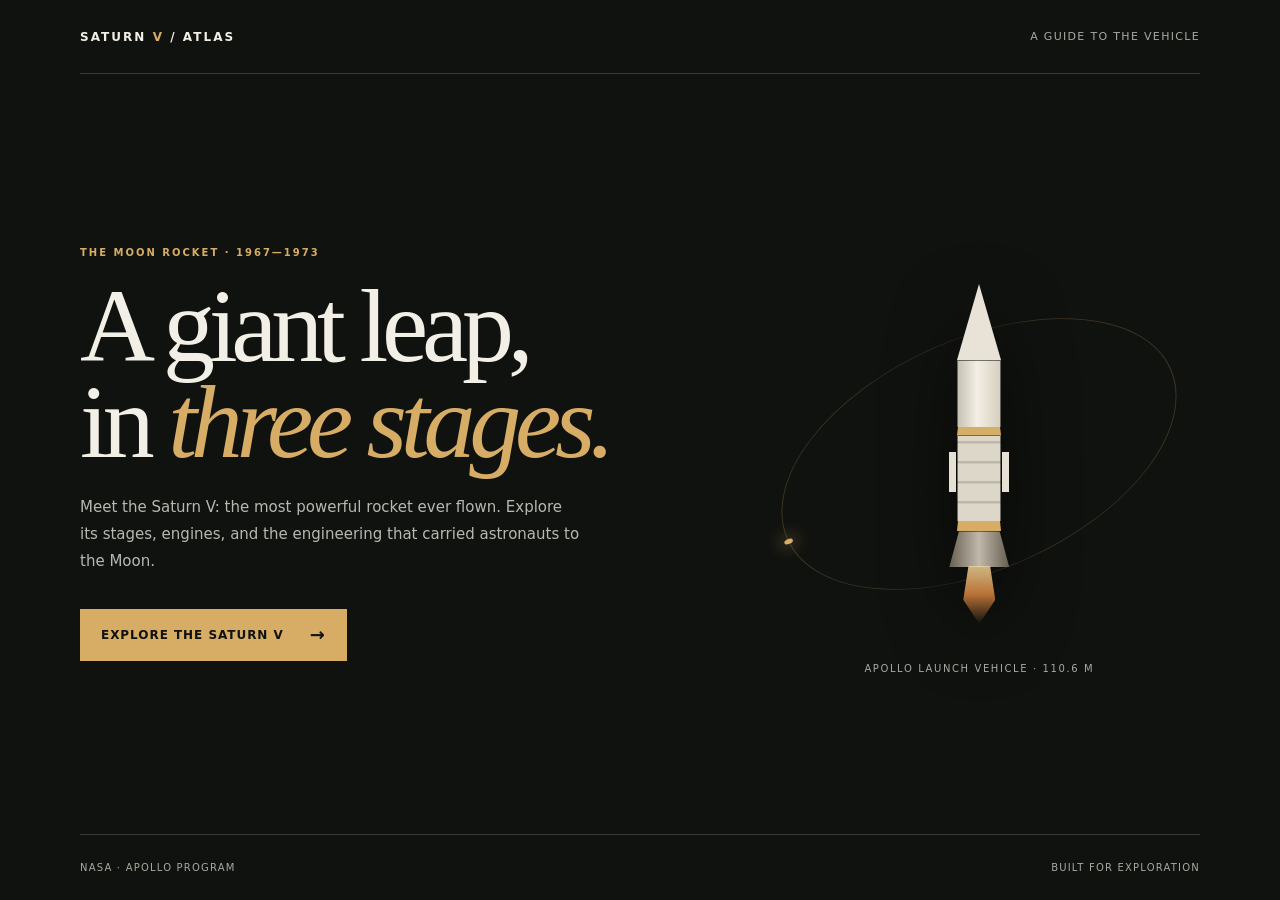
==== index.html @ cbad0d62 "index add" ====
<!doctype html>
<html lang="en">
<head>
  <meta charset="utf-8">
  <meta name="viewport" content="width=device-width, initial-scale=1">
  <meta name="theme-color" content="#10120f">
  <title>Saturn V — The Parts Atlas</title>
  <style>
    :root {
      color-scheme: dark;
      font-family: Inter, ui-sans-serif, system-ui, -apple-system, "Segoe UI", sans-serif;
      color: #f2efe7;
      background: #10120f;
      font-synthesis: none;
      text-rendering: optimizeLegibility;
      -webkit-font-smoothing: antialiased;
      --gold: #d7ad66;
      --muted: #a7aaa0;
      --line: #383b33;
      --serif: Georgia, "Times New Roman", serif;
    }

    * { box-sizing: border-box; }
    body { min-width: 320px; min-height: 100vh; margin: 0; }
    a { color: inherit; }
    .page {
      display: flex;
      min-height: 100vh;
      flex-direction: column;
      overflow: hidden;
    }
    .wrap { width: min(1120px, calc(100% - 48px)); margin-inline: auto; }
    header {
      display: flex;
      min-height: 74px;
      align-items: center;
      justify-content: space-between;
      border-bottom: 1px solid var(--line);
    }
    .brand {
      font-size: 12px;
      font-weight: 750;
      letter-spacing: .17em;
      text-decoration: none;
    }
    .brand span { color: var(--gold); }
    .header-note {
      color: var(--muted);
      font-size: 11px;
      letter-spacing: .12em;
      text-transform: uppercase;
    }
    main {
      position: relative;
      display: grid;
      flex: 1;
      grid-template-columns: minmax(0, 1fr) minmax(220px, .7fr);
      align-items: center;
      gap: 48px;
      padding-block: 84px;
    }
    .eyebrow {
      margin: 0 0 20px;
      color: var(--gold);
      font-size: 10px;
      font-weight: 700;
      letter-spacing: .2em;
      text-transform: uppercase;
    }
    h1 {
      max-width: 690px;
      margin: 0 0 24px;
      font-family: var(--serif);
      font-size: clamp(52px, 9vw, 104px);
      font-weight: 400;
      letter-spacing: -.06em;
      line-height: .92;
    }
    h1 em { color: var(--gold); font-weight: 400; }
    .intro {
      max-width: 500px;
      margin: 0 0 34px;
      color: #b7b9b1;
      font-size: 15px;
      line-height: 1.8;
    }
    .launch-link {
      display: inline-flex;
      min-height: 52px;
      align-items: center;
      gap: 26px;
      padding: 0 20px;
      border: 1px solid var(--gold);
      color: #10120f;
      background: var(--gold);
      font-size: 12px;
      font-weight: 750;
      letter-spacing: .08em;
      text-decoration: none;
      text-transform: uppercase;
      transition: background .18s ease, color .18s ease;
    }
    .launch-link:hover, .launch-link:focus-visible {
      color: var(--gold);
      background: transparent;
    }
    .launch-link span { font-size: 18px; line-height: 1; }
    .rocket-stage {
      position: relative;
      display: grid;
      min-height: 480px;
      place-items: center;
      isolation: isolate;
    }
    .orbit {
      position: absolute;
      width: min(100%, 420px);
      aspect-ratio: 1;
      border: 1px solid rgba(215, 173, 102, .23);
      border-radius: 50%;
      transform: rotate(-24deg) scaleY(.55);
    }
    .orbit::after {
      position: absolute;
      top: 50%;
      left: -5px;
      width: 9px;
      height: 9px;
      border-radius: 50%;
      background: var(--gold);
      content: "";
      box-shadow: 0 0 22px 6px rgba(215, 173, 102, .3);
    }
    .rocket {
      position: relative;
      display: flex;
      width: 84px;
      height: 340px;
      flex-direction: column;
      align-items: center;
      filter: drop-shadow(0 18px 34px rgba(0, 0, 0, .55));
    }
    .nose {
      width: 0;
      height: 0;
      border-right: 22px solid transparent;
      border-bottom: 76px solid #e8e3d6;
      border-left: 22px solid transparent;
    }
    .upper-stage, .lower-stage {
      display: flex;
      width: 44px;
      align-items: center;
      justify-content: center;
      border: 1px solid rgba(16, 18, 15, .55);
      background: linear-gradient(90deg, #c8c2b4, #f3efe4 45%, #d7d0c0);
    }
    .upper-stage { height: 86px; border-bottom: 8px solid #d5ad66; }
    .lower-stage {
      position: relative;
      height: 112px;
      border-bottom: 10px solid #d7ad66;
      background: repeating-linear-gradient(0deg, #ddd7ca 0 17px, #bdb7aa 18px 20px);
    }
    .lower-stage::before, .lower-stage::after {
      position: absolute;
      top: 16px;
      width: 7px;
      height: 40px;
      background: #e7e1d5;
      content: "";
    }
    .lower-stage::before { left: -9px; }
    .lower-stage::after { right: -9px; }
    .engine {
      width: 60px;
      height: 42px;
      background: linear-gradient(90deg, #665f52, #c0b9ab 50%, #665f52);
      clip-path: polygon(16% 0, 84% 0, 100% 100%, 0 100%);
    }
    .flame {
      width: 32px;
      height: 68px;
      margin-top: -1px;
      background: linear-gradient(180deg, #ffe2a1, #e78d43 48%, transparent);
      clip-path: polygon(16% 0, 84% 0, 100% 58%, 50% 100%, 0 58%);
      opacity: .8;
    }
    .caption {
      position: absolute;
      right: 0;
      bottom: 20px;
      left: 0;
      color: var(--muted);
      font-size: 10px;
      letter-spacing: .16em;
      text-align: center;
      text-transform: uppercase;
    }
    footer {
      display: flex;
      min-height: 66px;
      align-items: center;
      justify-content: space-between;
      gap: 16px;
      border-top: 1px solid var(--line);
      color: var(--muted);
      font-size: 10px;
      letter-spacing: .12em;
      text-transform: uppercase;
    }

    @media (max-width: 700px) {
      .header-note { display: none; }
      main {
        grid-template-columns: 1fr;
        gap: 12px;
        padding-block: 64px 32px;
      }
      .rocket-stage { min-height: 340px; }
      .rocket { transform: scale(.8); }
      .caption { bottom: 0; }
      footer { font-size: 9px; }
    }
    @media (prefers-reduced-motion: reduce) {
      *, *::before, *::after { scroll-behavior: auto !important; transition-duration: .01ms !important; }
    }
  </style>
</head>
<body>
  <div class="page">
    <header class="wrap">
      <a class="brand" href="index.html">SATURN <span>V</span> / ATLAS</a>
      <span class="header-note">A guide to the vehicle</span>
    </header>

    <main class="wrap">
      <section>
        <p class="eyebrow">The Moon rocket · 1967—1973</p>
        <h1>A giant leap,<br>in <em>three stages.</em></h1>
        <p class="intro">Meet the Saturn V: the most powerful rocket ever flown. Explore its stages, engines, and the engineering that carried astronauts to the Moon.</p>
        <a class="launch-link" href="saturnV.html">
          Explore the Saturn V <span aria-hidden="true">→</span>
        </a>
      </section>

      <div class="rocket-stage" role="img" aria-label="Illustration of a Saturn V rocket">
        <div class="orbit" aria-hidden="true"></div>
        <div class="rocket" aria-hidden="true">
          <div class="nose"></div>
          <div class="upper-stage"></div>
          <div class="lower-stage"></div>
          <div class="engine"></div>
          <div class="flame"></div>
        </div>
        <span class="caption">Apollo launch vehicle · 110.6 m</span>
      </div>
    </main>

    <footer class="wrap">
      <span>NASA · Apollo program</span>
      <span>Built for exploration</span>
    </footer>
  </div>
</body>
</html>
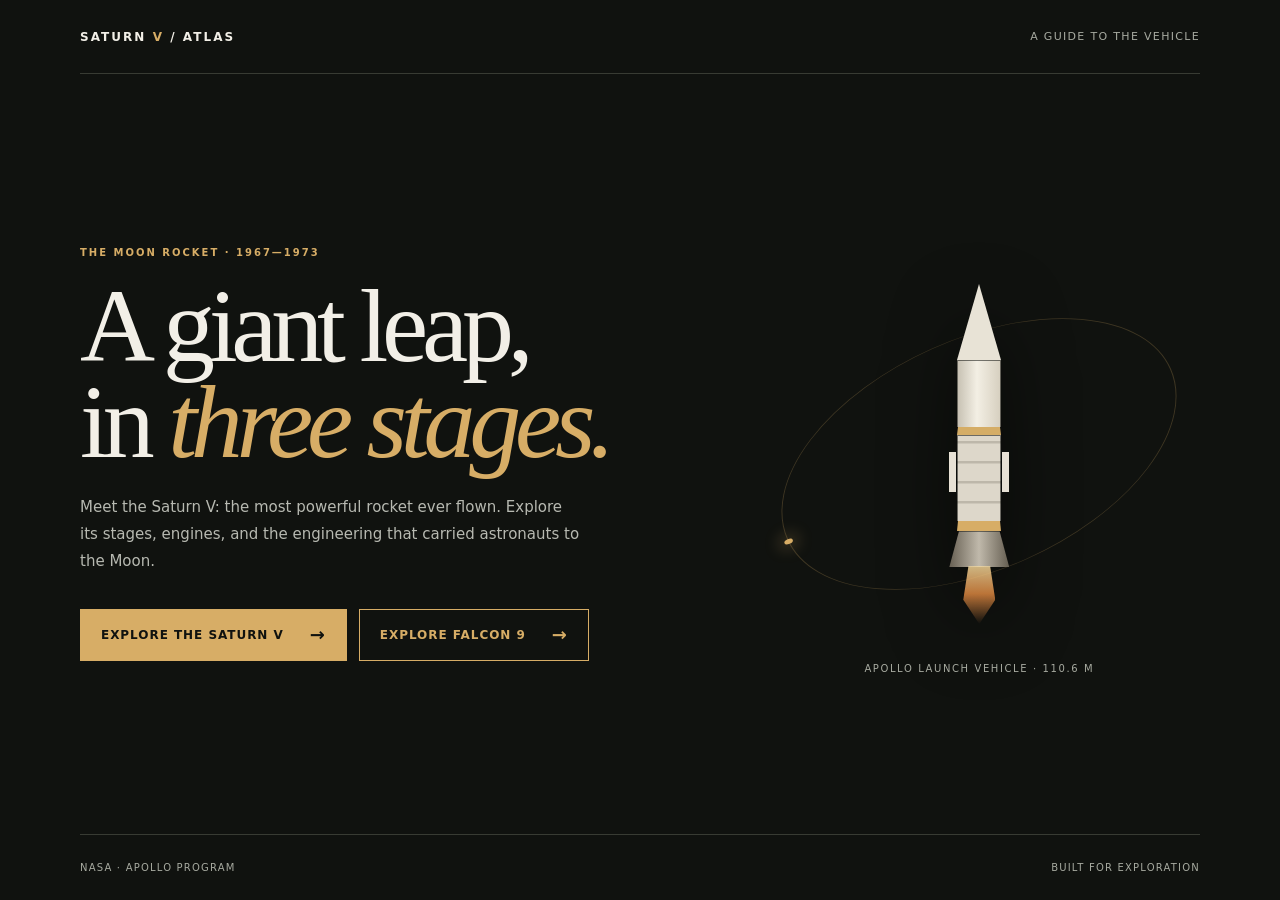
==== commit 2dadf398: "falcon9" ====
--- a/index.html
+++ b/index.html
@@ -104,6 +104,15 @@
       color: var(--gold);
       background: transparent;
     }
+    .launch-link.secondary {
+      color: var(--gold);
+      background: transparent;
+    }
+    .launch-link.secondary:hover, .launch-link.secondary:focus-visible {
+      color: #10120f;
+      background: var(--gold);
+    }
+    .launch-options { display: flex; flex-wrap: wrap; gap: 12px; }
     .launch-link span { font-size: 18px; line-height: 1; }
     .rocket-stage {
       position: relative;
@@ -239,9 +248,14 @@
         <p class="eyebrow">The Moon rocket · 1967—1973</p>
         <h1>A giant leap,<br>in <em>three stages.</em></h1>
         <p class="intro">Meet the Saturn V: the most powerful rocket ever flown. Explore its stages, engines, and the engineering that carried astronauts to the Moon.</p>
-        <a class="launch-link" href="saturnV.html">
-          Explore the Saturn V <span aria-hidden="true">→</span>
-        </a>
+        <nav class="launch-options" aria-label="Rocket explorers">
+          <a class="launch-link" href="saturnV.html">
+            Explore the Saturn V <span aria-hidden="true">→</span>
+          </a>
+          <a class="launch-link secondary" href="falcon9.html">
+            Explore Falcon 9 <span aria-hidden="true">→</span>
+          </a>
+        </nav>
       </section>
 
       <div class="rocket-stage" role="img" aria-label="Illustration of a Saturn V rocket">
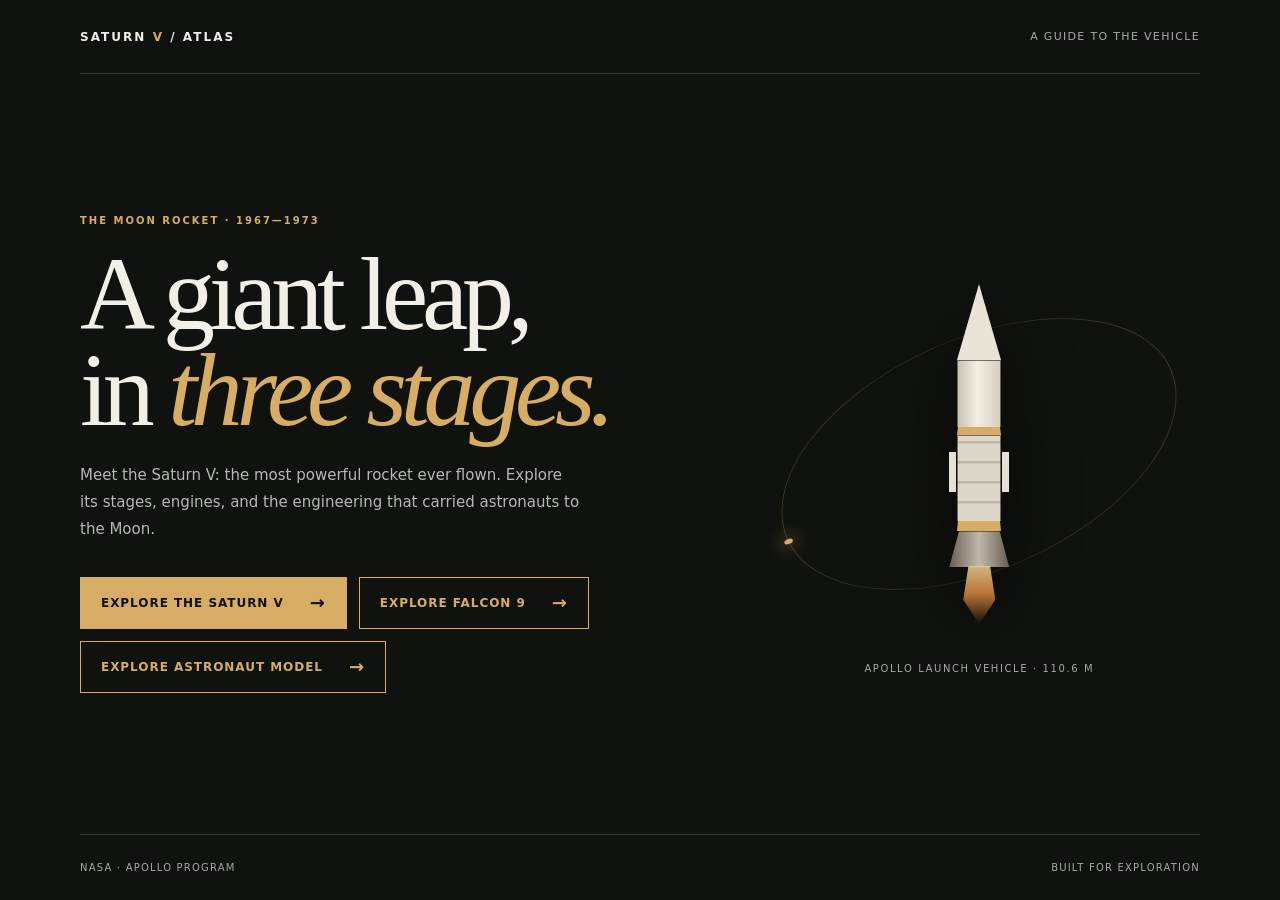
==== commit 715c1310: "astronaut" ====
--- a/index.html
+++ b/index.html
@@ -255,6 +255,9 @@
           <a class="launch-link secondary" href="falcon9.html">
             Explore Falcon 9 <span aria-hidden="true">→</span>
           </a>
+          <a class="launch-link secondary" href="astronaut.html">
+            Explore astronaut model <span aria-hidden="true">→</span>
+          </a>
         </nav>
       </section>
 
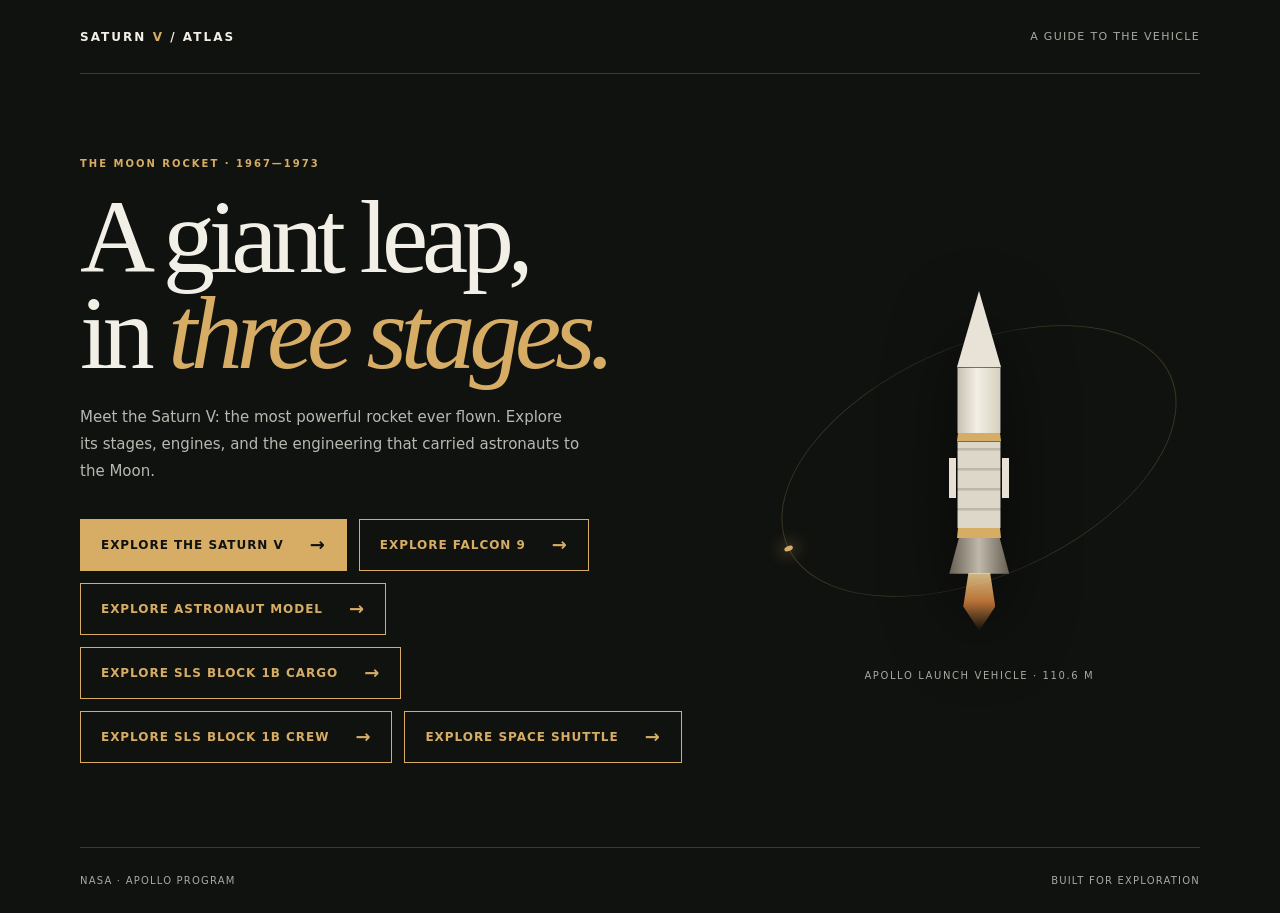
==== commit b674d04c: "falcon9 and space shuttle" ====
--- a/index.html
+++ b/index.html
@@ -258,6 +258,15 @@
           <a class="launch-link secondary" href="astronaut.html">
             Explore astronaut model <span aria-hidden="true">→</span>
           </a>
+          <a class="launch-link secondary" href="SLSBlock1.html?vehicle=cargo">
+            Explore SLS Block 1B Cargo <span aria-hidden="true">→</span>
+          </a>
+          <a class="launch-link secondary" href="SLSBlock1.html?vehicle=crew">
+            Explore SLS Block 1B Crew <span aria-hidden="true">→</span>
+          </a>
+          <a class="launch-link secondary" href="spaceshuttle.html">
+            Explore Space Shuttle <span aria-hidden="true">→</span>
+          </a>
         </nav>
       </section>
 
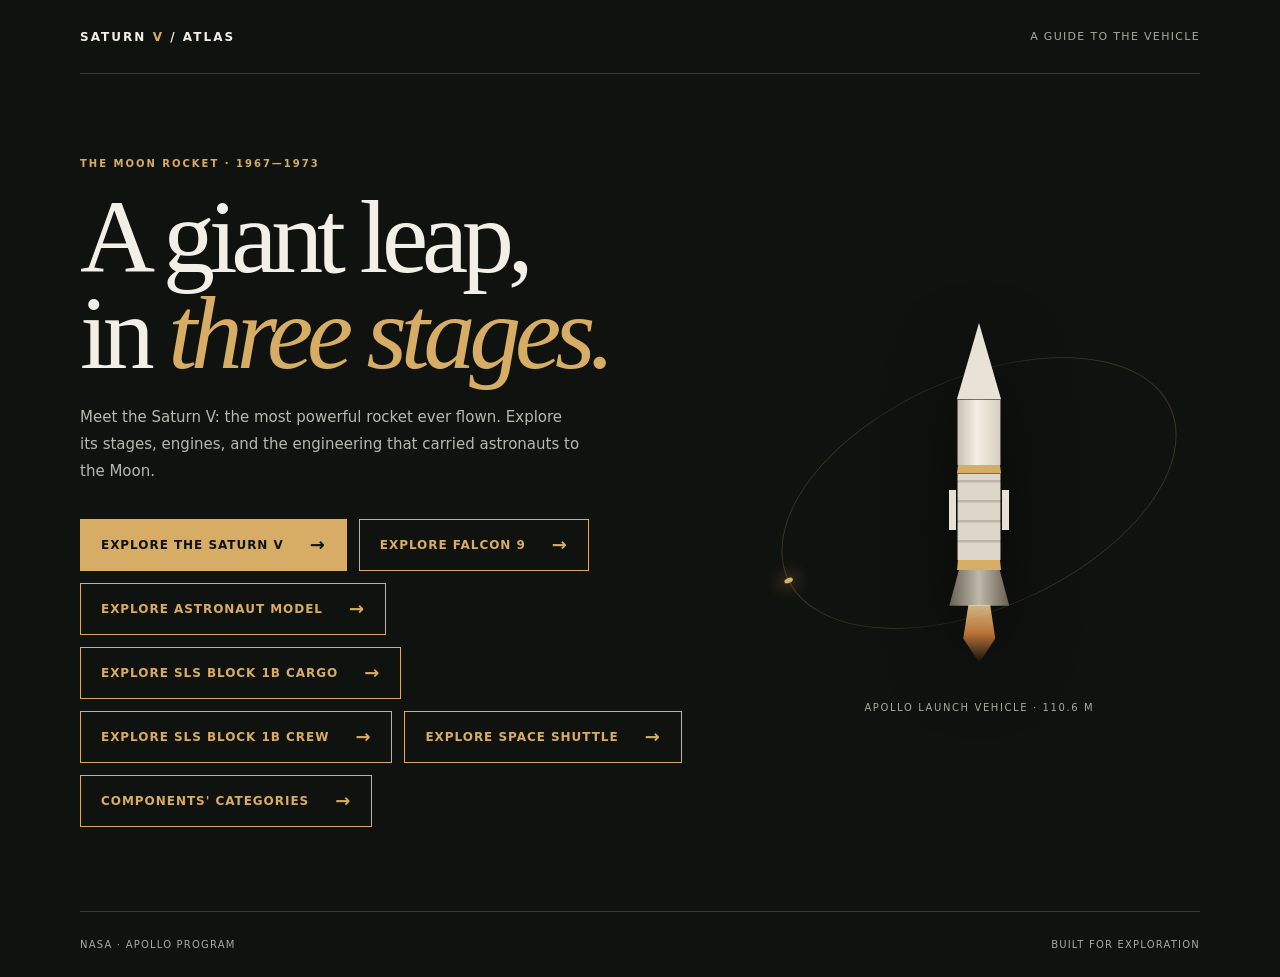
==== commit 6d330bd4: "components add" ====
--- a/index.html
+++ b/index.html
@@ -267,6 +267,9 @@
           <a class="launch-link secondary" href="spaceshuttle.html">
             Explore Space Shuttle <span aria-hidden="true">→</span>
           </a>
+          <a class="launch-link secondary" href="CustomizedComponents.html">
+            Components' categories <span aria-hidden="true">→</span>
+          </a>
         </nav>
       </section>
 
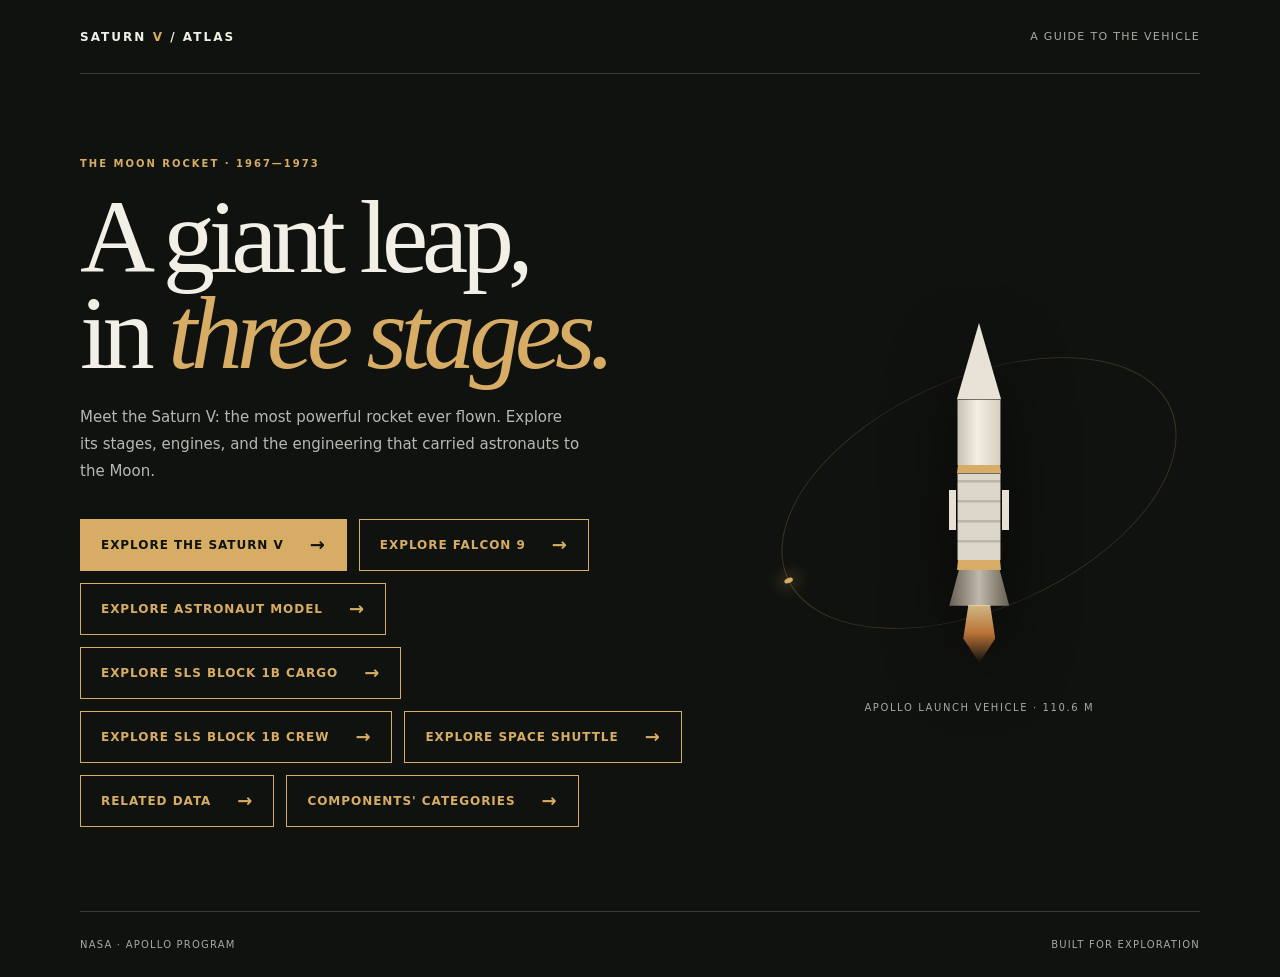
==== commit 67675813: "add related data" ====
--- a/index.html
+++ b/index.html
@@ -267,6 +267,9 @@
           <a class="launch-link secondary" href="spaceshuttle.html">
             Explore Space Shuttle <span aria-hidden="true">→</span>
           </a>
+          <a class="launch-link secondary" href="RelatedData.html">
+            Related Data <span aria-hidden="true">→</span>
+          </a>
           <a class="launch-link secondary" href="CustomizedComponents.html">
             Components' categories <span aria-hidden="true">→</span>
           </a>
